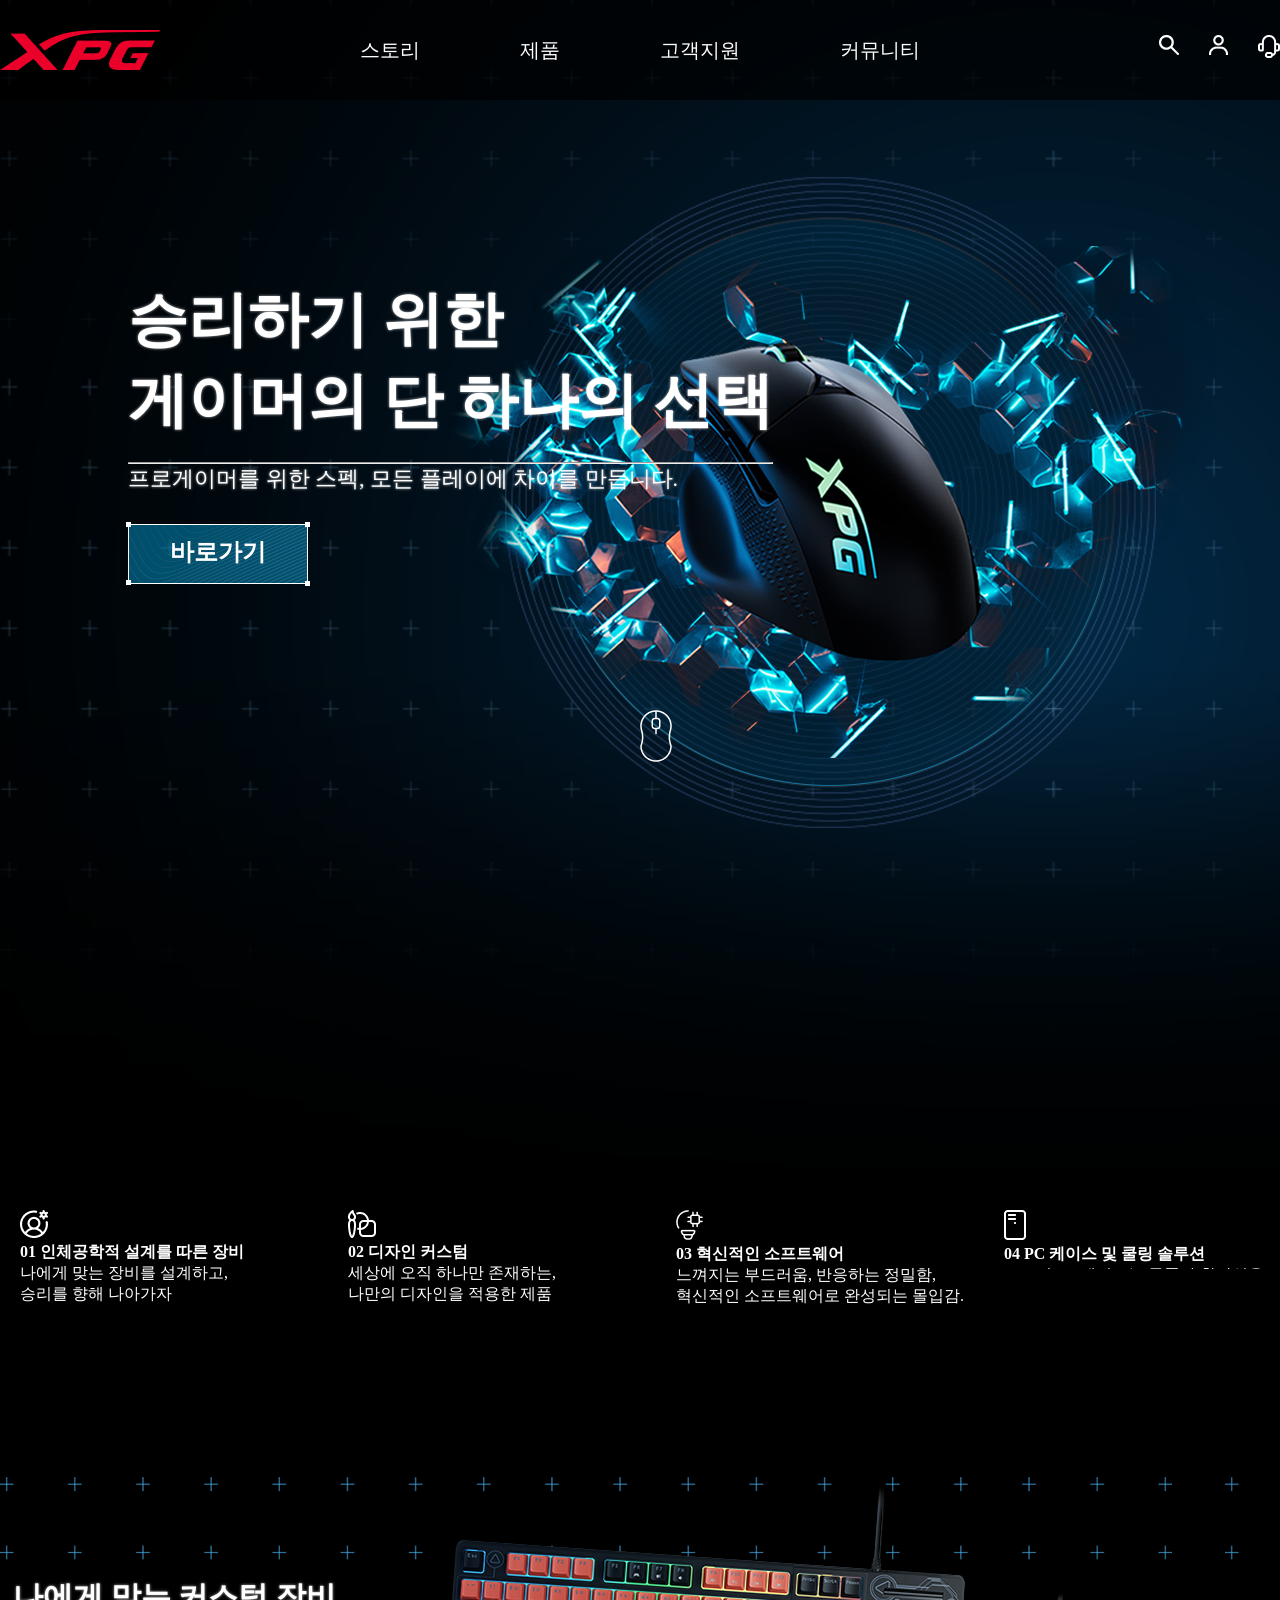
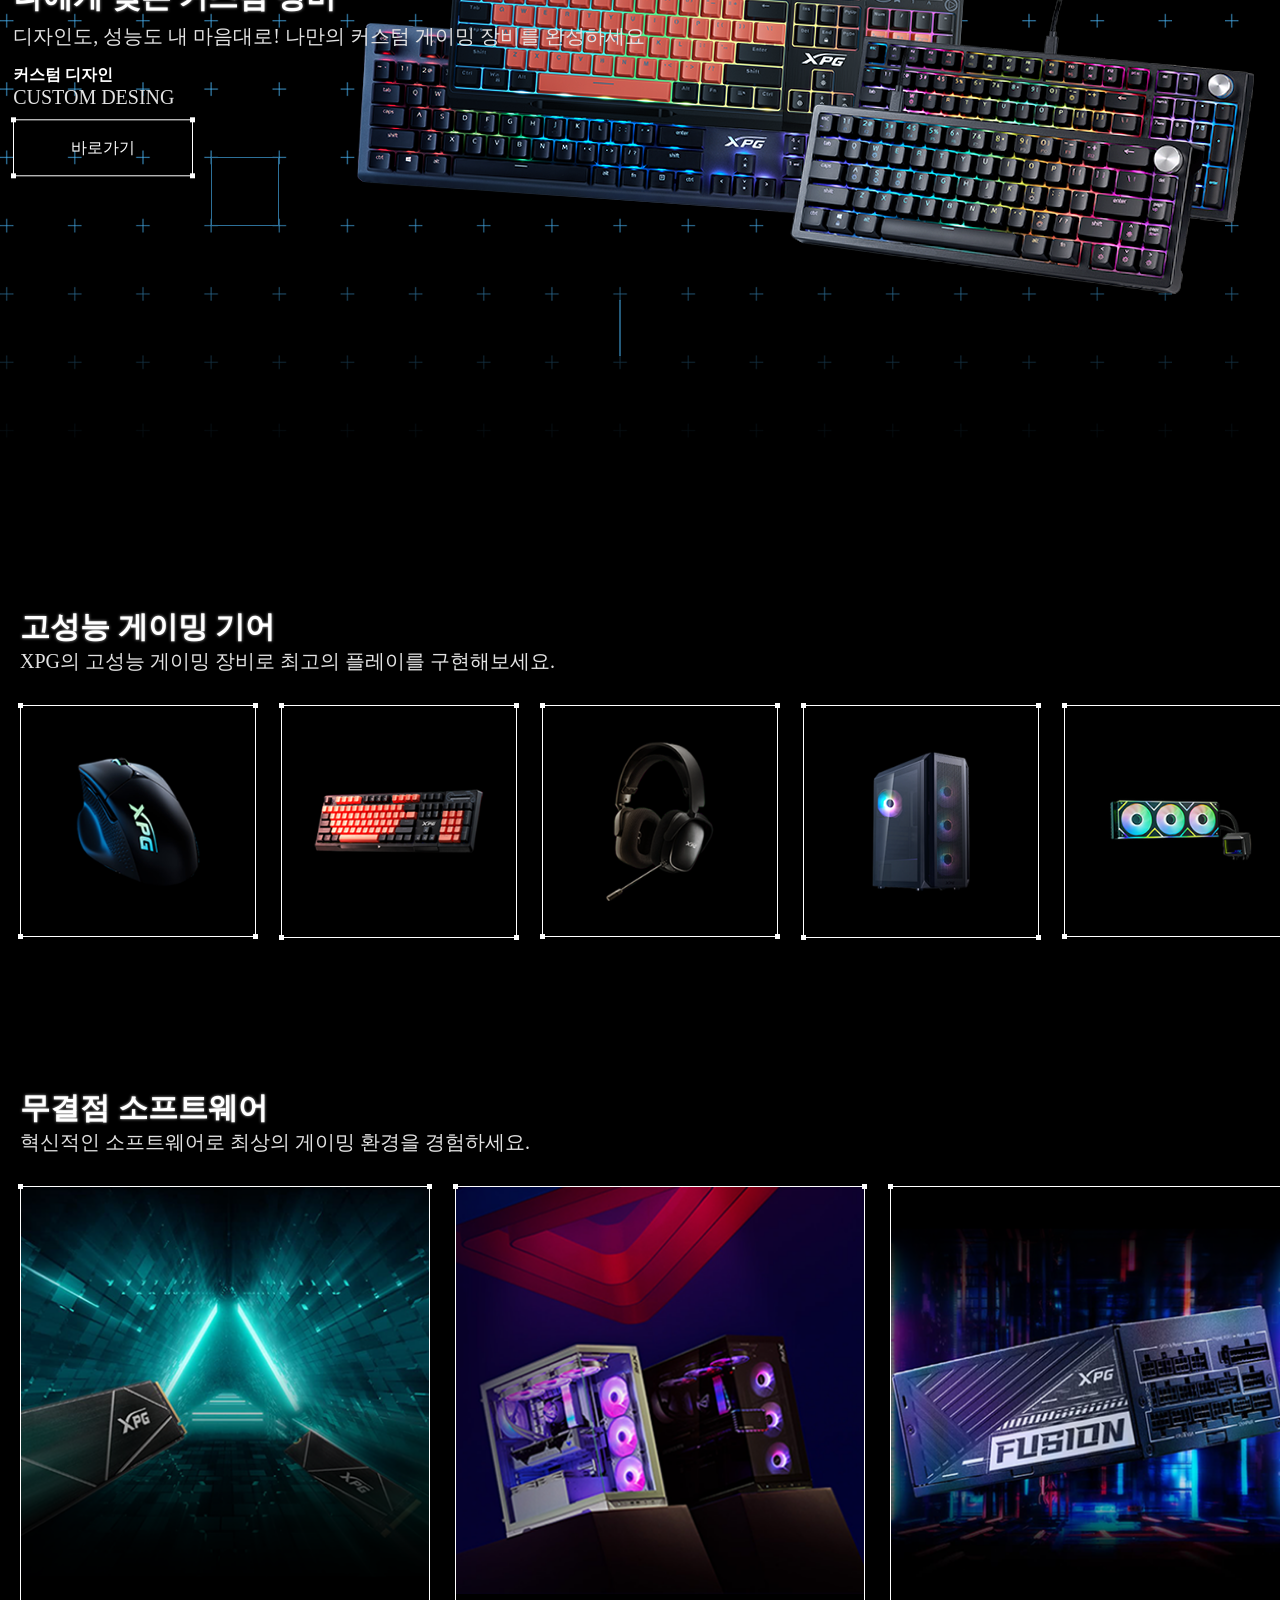
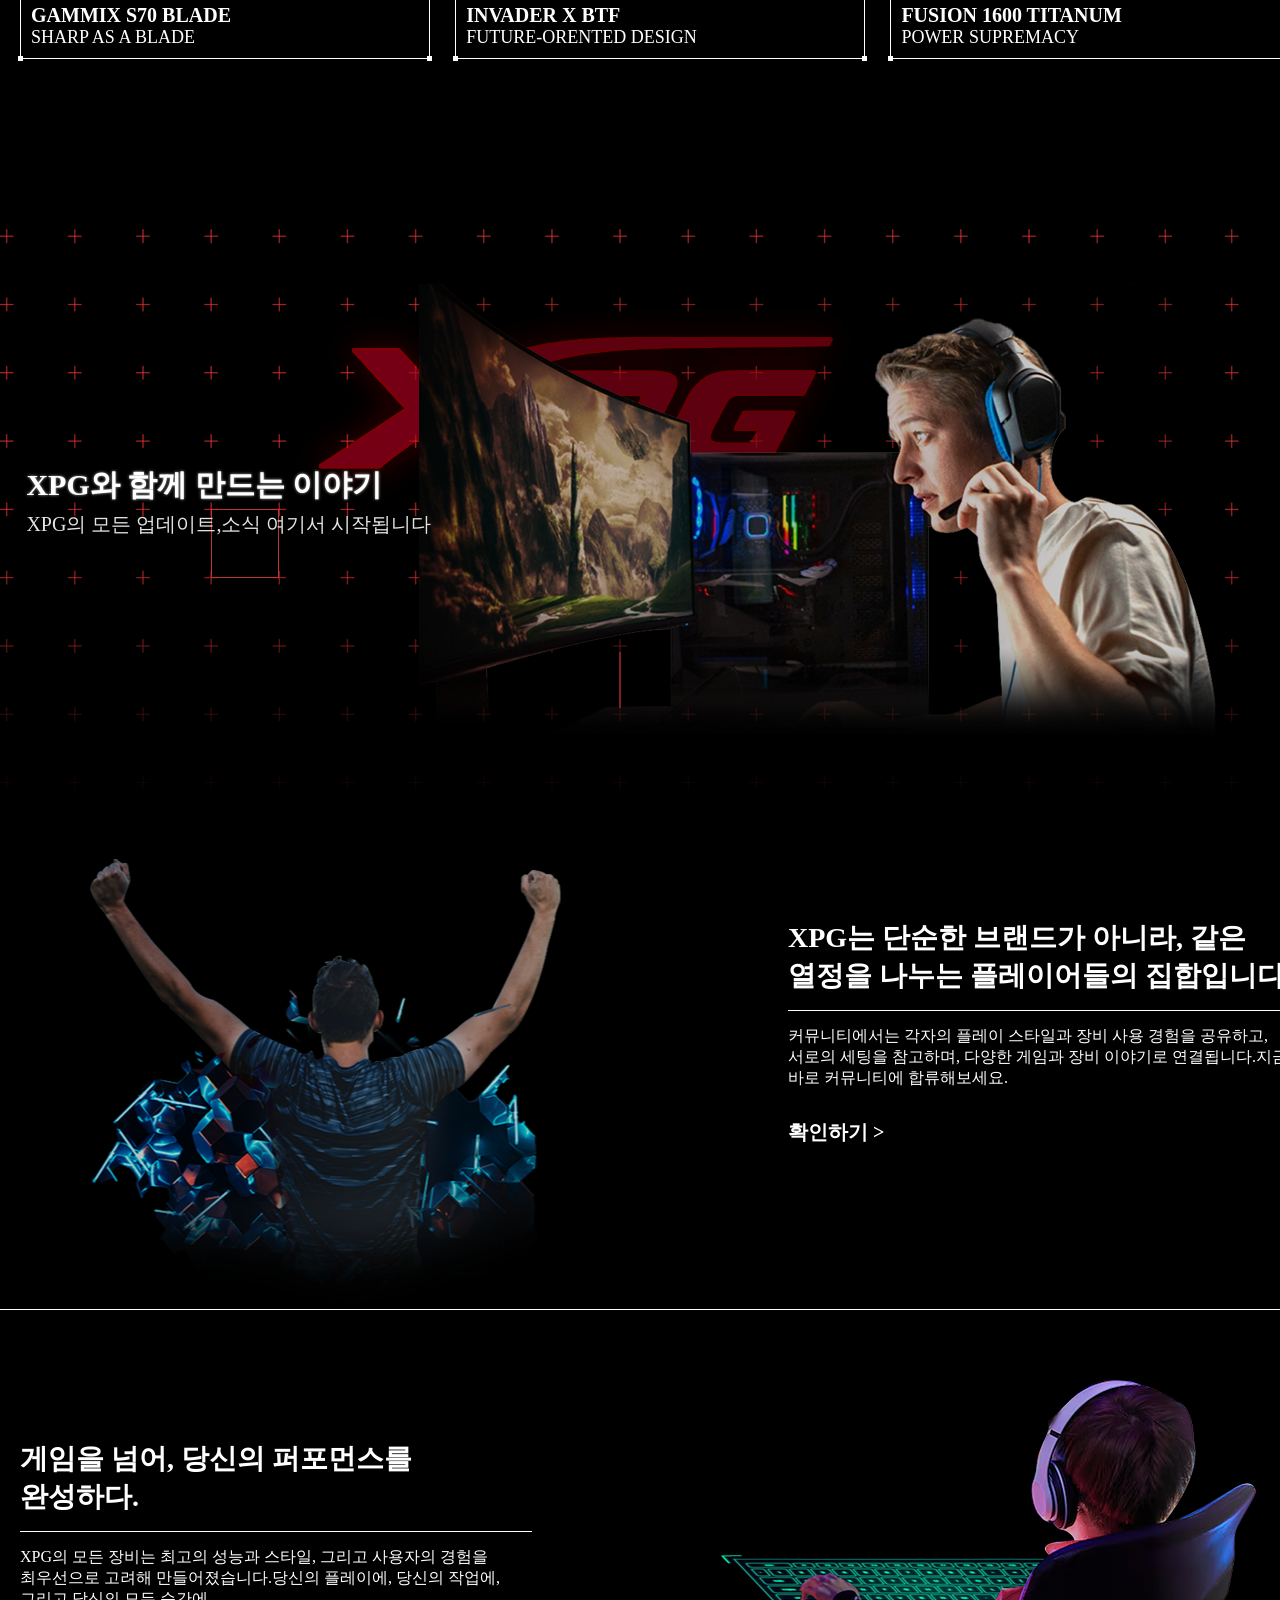
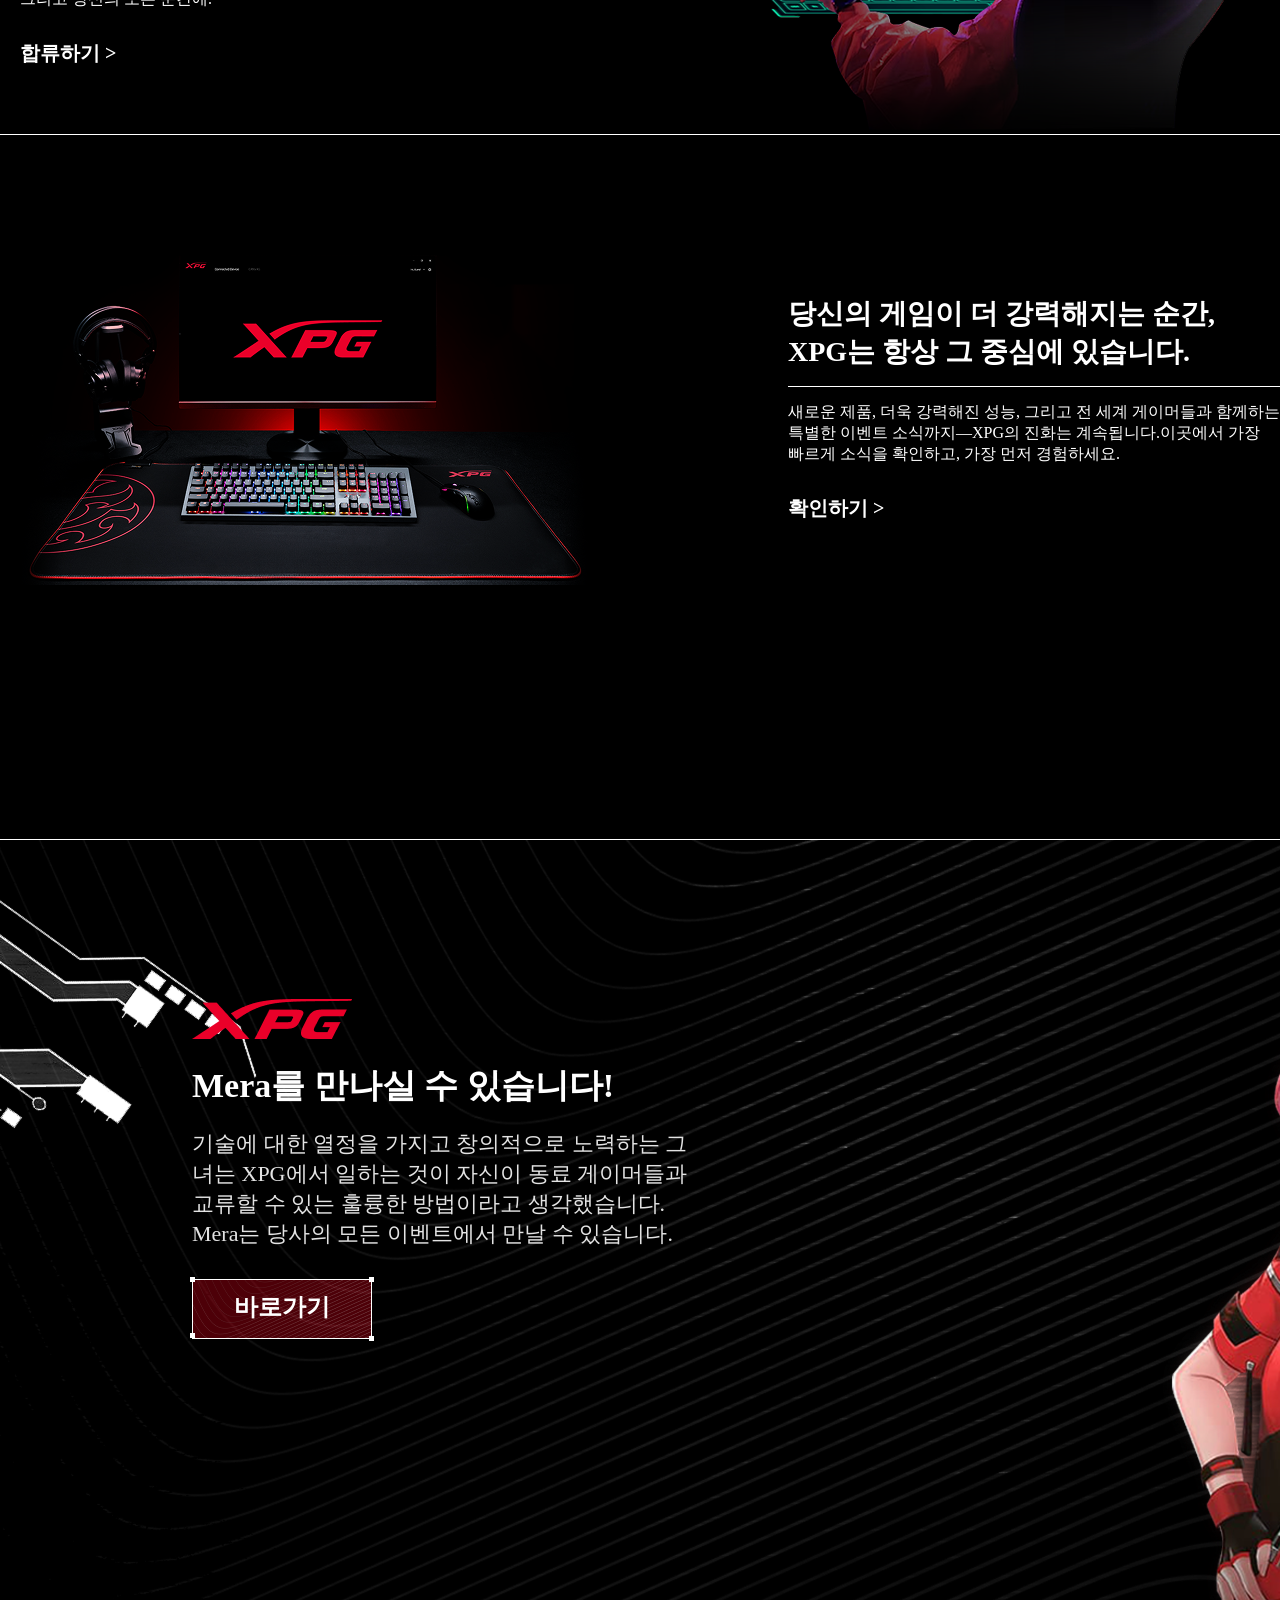
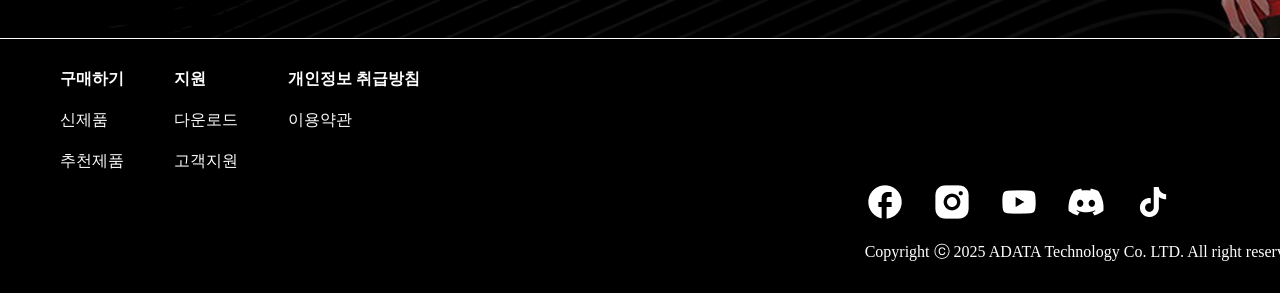
==== index.html @ cff586e7 "20250726 update 20250726 update" ====
<!DOCTYPE html>
<html lang="ko">

<head>
    <meta charset="UTF-8">
    <meta name="viewport" content="width=device-width, initial-scale=1.0">
    <title>XPG | 홈</title>

    <link rel="stylesheet" href="css/reset.css">
    <link rel="stylesheet" href="css/header.css">
    <link rel="stylesheet" href="css/index.css">

    <script src="js/jquery-1.12.4.min.js"></script>
    <script src="js/index.js"></script>
</head>




<body>
    <!-- 클래스 이름은 섹션에 맞는 앞 단어들을 붙여주기 / 구현할 것 까지 생각하기 -->


    <header>
        <!-- 헤더에 로고/아이콘 크기는 따로 맞추기 1620px -->


        <div class="share-inner clear">
            <div class="h-logo">
                <h1><a href="#"><img src="img/xpg-logo.png" alt="XPG"></a></h1>
            </div>

            <nav>
                <ul class="gnb clear">
                    <li>
                        <a href="#">스토리</a>

                        <ul class="lnb">
                            <li><a href="content/brand.html">연혁</a></li>
                        </ul>
                    </li>

                    <li>
                        <a href="#">제품</a>

                        <ul class="lnb">
                            <li><a href="content/mouse.html">마우스</a></li>
                            <li><a href="content/keyboard.html">키보드</a></li>
                            <li><a href="content/headset.html">헤드셋</a></li>
                            <li><a href="content/case.html">케이스</a></li>
                            <li><a href="#">SSD</a></li>
                        </ul>
                    </li>

                    <li>
                        <a href="#">고객지원</a>

                        <ul class="lnb">
                            <li><a href="#">문의하기</a></li>
                            <li><a href="#">고객센터</a></li>
                            <li><a href="#">소프트웨어</a></li>
                        </ul>
                    </li>

                    <li>
                        <a href="content/comunity.html">커뮤니티</a>
                    </li>
                </ul>
            </nav>

            <div class="h-icon">
                <a href=""><img src="img/search.png" alt="검색"></a>
                <a href=""><img src="img/user.png" alt="검색"></a>
                <a href=""><img src="img/support.png" alt="검색"></a>
            </div>
        </div>
    </header>


    <main>
        <!-- 메인 배너 자리 / 1620px 텍스트 기준 -->

        <div class="m-banner">
            <a href="#">승리하기 위한</a>

            <div id="mImgBox" class="m-imgbox">
                <img src="img/mainbanner-mouse.png" alt="마우스">
            </div>
        </div>

        <div class="m-inner">
            <div id="bannerTxt" class="banner-txt">
                <h1>
                    승리하기 위한<br>
                    게이머의 단 하나의 선택
                </h1>

                <hr>

                <p>프로게이머를 위한 스펙, 모든 플레이에 차이를 만듭니다.</p>

                <div class="btn-grp">
                    <div class="btn-box">

                        <!-- div.btn이나 하위 p태그나 같은 역할을 하게 될 텐데 p태그를 꼭 안 써도 되요  -->
                        <div class="btn">
                            <span><a href="#">바로가기</a></span>
                        </div>
                    </div>
                </div>
            </div>

            <div class="mouse-icon">
                <img src="img/mouseicon.png" alt="마우스 아이콘">
            </div>
        </div>
    </main>

    <section>
        <!-- 배너 밑 텍스트 / 스크롤을 내리면 아래에서 차례대로 스르륵 나오는 구현 -->
        <div class="t-content clear">
            <div class="inner clear">

                <ul>
                    <li class="t-box">
                        <img src="img/text_icon1.png" alt="인체공학적인 설계">

                        <div class="txt">
                            <h3>01 인체공학적 설계를 따른 장비</h3>
                            <p>
                                나에게 맞는 장비를 설계하고,<br>
                                승리를 향해 나아가자
                            </p>
                        </div>
                    </li>

                    <li class="t-box">
                        <img src="img/text_icon2.png" alt="디자인 커스텀">

                        <div class="txt">
                            <h3>02 디자인 커스텀</h3>
                            <p>
                                세상에 오직 하나만 존재하는,<br>
                                나만의 디자인을 적용한 제품
                            </p>
                        </div>
                    </li>

                    <li class="t-box">
                        <img src="img/text_icon3.png" alt="혁신적인 소프트웨어">

                        <div class="txt">
                            <h3>03 혁신적인 소프트웨어</h3>
                            <p>
                                느껴지는 부드러움, 반응하는 정밀함,<br>
                                혁신적인 소프트웨어로 완성되는 몰입감.
                            </p>
                        </div>
                    </li>

                    <li class="t-box">
                        <img src="img/text_icon4.png" alt="PC 케이스 및 쿨링 솔루션">

                        <div class="txt">
                            <h3>04 PC 케이스 및 쿨링 솔루션</h3>
                            <p>
                                XPG의 PC 케이스는 통풍과 확장성을<br>
                                고려한 디자인을 제공합니다.
                            </p>
                        </div>
                    </li>
                </ul>

            </div>
        </div>
    </section>

    <section>
        <!-- 커스텀 장비 / 스크롤 내렸을때 배경 먼저 나오면서 키보드 이미지 옆에서 나오는 구현 / 전체화면 기준 -->

        <!-- 전반적으로 중첩된 div 태그가 많아요
        덩어리 나누면서 각 div 태그가 왜 필요한지 생각해 보세요. -->

        <div class="c-content">
            <div class="c-banner">
                <p>커스텀 배너</p>
                <img src="img/custom-keyboard.png" alt="커스텀 키보드">

                <div class="c-inner clear">

                    <!-- html 구조 참고!!!! -->
                    <!-- <div class="c-title-v2">
                        <div class="c-title-box">
                            <h2>나에게 맞는 커스텀 장비</h2>
                            <p>
                                디자인도, 성능도 내 마음대로! 나만의 커스텀 게이밍 장비를 완성하세요
                            </p>
                        </div>
                        <div class="c-category">
                            <h3>커스텀 디자인</h3>
                            <p>CUSTOM DESING</p>
                        </div>
                        <div class="btn-grp">
                            <div class="btn-box">
                                <a href="#" class="btn">button</a>
                            </div>
                        </div>
                    </div> -->



                    <div class="c-title">
                        <div class="c-txtbox">
                            <h2>나에게 맞는 커스텀 장비</h2>
                            <p>
                                디자인도, 성능도 내 마음대로! 나만의 커스텀 게이밍 장비를 완성하세요
                            </p>
                        </div>

                        <div class="c-txtboxtitle">

                            <h3>커스텀 디자인</h3>
                            <p>CUSTOM DESING</p>

                        </div>

                        <!-- <div class="btn-grp2"> -->
                        <div class="btn-box2">
                            <div class="btn2">
                                <a href="#">바로가기</a>
                            </div>
                        </div>
                        <!-- </div> -->

                    </div>
                </div>
            </div>
    </section>

    <section>
        <!-- 게이밍 기어 자리 / 호버 했을때 닦이는 듯이 이미지 커지면서 확대 / 다같이 아래에서 스르륵 나오는 구현 -->

        <div class="g-content">
            <div class="inner">
                <div class="g-title">
                    <h2>고성능 게이밍 기어</h2>
                    <p>XPG의 고성능 게이밍 장비로 최고의 플레이를 구현해보세요.</p>
                </div>

                <div class="gear clear">
                    <div class="wrapper">
                        <div class="border-box">
                            <a href="content/mouse.html"><img src="img/mouse1.png" alt="마우스 이미지"></a>
                        </div>
                    </div>

                    <div class="wrapper">
                        <div class="border-box">
                            <a href="content/keyboard.html"><img src="img/keyboard.png" alt="키보드 이미지"></a>
                        </div>

                    </div>

                    <div class="wrapper">
                        <div class="border-box">
                            <a href="content/headset.html"><img src="img/headset.png" alt="헤드셋 이미지"></a>
                        </div>
                    </div>

                    <div class="wrapper">
                        <div class="border-box">
                            <a href="content/case.html"><img src="img/case.png" alt="케이스 이미지"></a>
                        </div>
                    </div>

                    <div class="wrapper">
                        <div class="border-box">
                            <a href="#"><img src="img/ssd.png" alt="ssd 이미지"></a>
                        </div>
                    </div>
                </div>
            </div>
        </div>
    </section>

    <section>
        <!-- 소프트웨어 자리 / 호버 했을때 닦이는 듯이 이미지 커지면서 확대 / 다같이 아래에서 스르륵 나오는 구현 -->

        <div class="s-content">
            <div class="inner clear">
                <div class="s-title">
                    <h2>무결점 소프트웨어</h2>
                    <p>혁신적인 소프트웨어로 최상의 게이밍 환경을 경험하세요.</p>
                </div>

                <div class="wrapper2">
                    <div class="border-box2">
                        <a href="#"><img src="img/soft1.png" alt=""></a>

                        <div class="img-txt">
                            <h3>GAMMIX S70 BLADE</h3>
                            <p>SHARP AS A BLADE</p>
                        </div>
                    </div>
                </div>

                <div class="wrapper2">
                    <div class="border-box2">
                        <a href="#"><img src="img/soft2.png" alt=""></a>

                        <div class="img-txt">
                            <h3>INVADER X BTF</h3>
                            <p>FUTURE-ORENTED DESIGN</p>
                        </div>
                    </div>
                </div>

                <div class="wrapper2">
                    <div class="border-box2">
                        <a href="#"><img src="img/soft3.png" alt=""></a>

                        <div class="img-txt">
                            <h3>FUSION 1600 TITANUM</h3>
                            <p>POWER SUPREMACY</p>
                        </div>
                    </div>
                </div>

            </div>
        </div>
    </section>

   <!--  <section class="n-container-sample">
        <div class="top">
            <div class="inbox"></div>
        </div>

        <div class="content-box">
            <div class="inbox"></div>
        </div>

        <div class="content-box">
            <div class="box1">
                <div class="inbox"></div>
            </div>

            <div class="box2">
                <div class="inbox"></div>
            </div>

            <div class="box3">
                <div class="inbox"></div>
            </div>
        </div>
    </section> -->

    <section class="n-container">
        <!-- 새소식 / 스크롤 내렸을때 배경 먼저 나오면서 남자 이미지 옆에서 나오는 구현 / 전체화면 기준  -->

        <!-- 소식 텍스트들 이너에 맞춤 / 사진은 여백을 줘서 맞춤 / 텍스트들은 방향에 맞게 옆에서 나오는 구현 -->

        <div class="n-banner">
            <img src="img/newbannerman.png" alt="새소식 남자">

            <div class="n-inner">
                <div class="n-titlebox">
                    <h2>XPG와 함께 만드는 이야기</h2>
                    <p>
                        XPG의 모든 업데이트,소식 여기서 시작됩니다
                    </p>
                </div>
            </div>

            <!-- <div class="n-inner">
                <img src="" alt="">

                <div class="n-titlebox"></div>
            </div> -->
        </div>


        <div class="n-content clear">

            <div class="n-content1">
                <!-- <div class="n-inner"> -->
                    <div class="n-txtbox clear">
                        <div class="n-desbox">
                            <h2>
                                XPG는 단순한 브랜드가 아니라,
                                같은 열정을 나누는 플레이어들의 집합입니다.
                            </h2>

                            <p>
                                커뮤니티에서는 각자의 플레이 스타일과 장비 사용 경험을 공유하고,
                                서로의 세팅을 참고하며, 다양한 게임과 장비 이야기로 연결됩니다.지금 바로 커뮤니티에 합류해보세요.
                            </p>

                            <a href="#">확인하기</a>
                        </div>

                        <div class="n-imgbox">
                            <img src="img/newman1-1.png" alt="남자">
                        </div>
                    </div>
                <!-- </div> -->
            </div>

            <div class="n-content2">
                <!-- <div class="n-inner"> -->
                    <div class="n-txtbox2 clear">
                        <div class="n-desbox2">
                            <h2>
                                게임을 넘어, 당신의 퍼포먼스를 완성하다.
                            </h2>

                            <p>
                                XPG의 모든 장비는 최고의 성능과 스타일,
                                그리고 사용자의 경험을 최우선으로 고려해 만들어졌습니다.당신의 플레이에, 당신의 작업에, 그리고 당신의 모든 순간에.
                            </p>

                            <a href="#">합류하기</a>
                        </div>

                        <div class="n-imgbox2">
                            <img src="img/newman2-1.png" alt="남자">
                        </div>
                    </div>
                <!-- </div> -->
            </div>

            <div class="n-content3">
                <!-- <div class="n-inner"> -->
                    <div class="n-txtbox3 clear">
                        <div class="n-desbox3">
                            <h2>
                                당신의 게임이 더 강력해지는 순간,
                                XPG는 항상 그 중심에 있습니다.
                            </h2>

                            <p>
                                새로운 제품, 더욱 강력해진 성능, 그리고 전 세계 게이머들과 함께하는
                                특별한 이벤트 소식까지—XPG의 진화는 계속됩니다.이곳에서 가장 빠르게 소식을 확인하고, 가장 먼저 경험하세요.
                            </p>

                            <a href="#">확인하기</a>
                        </div>

                        <div class="n-imgbox3">
                            <img src="img/newgear.png" alt="남자">
                        </div>
                    </div>
                <!-- </div> -->
            </div>
        </div>
    </section>

    <section>
        <!-- MERA 하단 배너 / 스크롤을 내릴때 스륵 나오는 구현 / 텍스트는 밑에서 위로 나오는 구현 -->
        <div class="b-container">
            <div class="b-banner">
                <p>하단배너</p>
            </div>

            <div class="b-txtbox">
                <img class="logo" src="img/xpg-logo.png" alt="로고">

                <h2>Mera를 만나실 수 있습니다!</h2>

                <p>
                    기술에 대한 열정을 가지고 창의적으로 노력하는 그녀는
                    XPG에서 일하는 것이 자신이 동료 게이머들과
                    교류할 수 있는 훌륭한 방법이라고 생각했습니다.
                    Mera는 당사의 모든 이벤트에서 만날 수 있습니다.
                </p>

                <div class="btn-grp3">
                    <div class="btn-box3">
                        <div class="btn3">
                            <p>
                                <a href="#">바로가기</a>
                            </p>
                        </div>
                    </div>
                </div>
            </div>
        </div>
    </section>

    <footer>
        <div class="f-container clear">
            <div class="inner">
                <nav class="f-txtbox clear">
                    <ul class="f-txt">
                        <li>
                            <h2>구매하기</h2>
                        </li>
                        <li><a href="#">신제품</a></li>
                        <li><a href="#">추천제품</a></li>
                    </ul>

                    <ul class="f-txt">
                        <li>
                            <h2>지원</h2>
                        </li>
                        <li><a href="#">다운로드</a></li>
                        <li><a href="#">고객지원</a></li>
                    </ul>

                    <ul class="f-txt">
                        <li>
                            <h2>개인정보 취급방침</h2>
                        </li>
                        <li><a href="#">이용약관</a></li>
                    </ul>
                </nav>

                <nav class="f-iconbox">
                    <ul class="f-icon clear">
                        <li><a href="#"><img src="img/facebook.png" alt="페이스북"></a></li>
                        <li><a href="#"><img src="img/insta.png" alt="인스타"></a></li>
                        <li><a href="#"><img src="img/youtube.png" alt="유튜브"></a></li>
                        <li><a href="#"><img src="img/discord.png" alt="디스코드"></a></li>
                        <li><a href="#"><img src="img/tictok.png" alt="틱톡"></a></li>
                    </ul>

                    <p>
                        Copyright ⓒ 2025 ADATA Technology Co. LTD. All right reserved
                    </p>
                </nav>

            </div>
        </div>
    </footer>
</body>

</html>
---- css/header.css ----
@charset "utf-8";

/* header.css */

/*------------------- header --------------- */
header {
    width: 100%;
    height: 100px;

    position: fixed;
    z-index: 9999;
    top: 0;
    left: 0;

    background-color: rgba(0, 0, 0, 0.7);
    /* outline: 2px solid red; */
}

.share-inner {
    width: 100%;
    max-width: 1620px;
    margin: 0 auto;
    /* outline: 2px solid blue; */

    position: relative;
}

header .h-logo {}

.h-logo>h1 {}

.h-logo>h1>a {}

.h-logo>h1>a>img {
    float: left;
    /* outline: 2px solid white; */
    display: block;

    padding: 30px 0;
}

header nav {
    position: absolute;

    left: 50%;
    top: 0;

    transform: translateX(-50%);
}

header nav .gnb {}

header nav .gnb>li {
    float: left;
    position: relative;
    /* lnb 기준 */

    /* background-color: blueviolet; */
}

header nav .gnb>li~li {
    margin-left: 80px;
}

header nav .gnb>li>a {
    font-size: 20px;
    line-height: 100px;
    color: white;
    font-weight: 400;
    padding: 0 10px;
}

.gnb li .lnb {
    width: 100px;
    background-color: rgba(0, 0, 0, 0.7);
    border: 1px solid white;
    overflow: hidden;

    position: absolute;

    transform: translateY(-16px);

    display: none;
}

.gnb li .lnb li {
    padding: 10px 0;
}

.gnb li .lnb li a {
    padding: 16px 12px;
}

header .h-icon {
    float: right;
    padding-top: 34.5px;
}

header .h-icon a {}

header .h-icon a img {
    float: left;
    margin-left: 30px;
}
---- css/index.css ----
@charset "utf-8";
/* new xpg index */



/* 보이는 화면 기준 한 페이지를 잡아야할 때! */
/* html, body {
    width: 100%;
    height: 100%;
    overflow: hidden;

    outline: 2px solid red;
} */






/* --------------- main --------------------- */
main {
    padding-top: 100px;

    width: 100%;
    height: 1080px;

    background-image: url(../img/main-bg.png);
    background-repeat: no-repeat;
    background-size: cover;

    position: relative;

    margin-bottom: 30px;
}


.m-inner {
    width: 100%;
    height: 100%;
    max-width: 1620px;
    margin: 0 auto;
    /* outline: 2px solid blue; */
    position: relative;
}

main .m-banner a {
    font-size: 0;
}

main .m-banner img {
    position: absolute;

    right: 5%;
    top: 15%;
}



/* 스르륵 나오기 위한 구현 초기설정 */
.m-imgbox img,
.banner-txt {
    opacity: 0;
    transform: translateY(30px);
    transition: all 0.8s ease;
}

.m-imgbox.active img,
.banner-txt.active {
    opacity: 1;
    transform: translateY(0);
}

main .banner-txt {
    position: absolute;
    top: 15%;
    left: 10%;
    transform: translateY(-40%);
}

main .banner-txt h1 {
    font-size: 60px;
    text-shadow: 0px 0px 3px rgba(255, 255, 255, 0.7);
}

main .banner-txt h1::after {
    content: "";
    width: 1px;
    display: block;
    margin: 20px;
}

main .banner-txt p {
    font-size: 22px;
    text-shadow: 0px 0px 3px rgba(255, 255, 255, 0.7);
}

main .mouse-icon {
    position: absolute;

    left: 50%;
    bottom: 40%;
}

main .mouse-icon img {
    position: relative;
    animation-name: move;
    animation-duration: 4s;
    animation-iteration-count: infinite;
    /* 무한반복 */
    animation-direction: alternate;
}

@keyframes move {
    0% {
        left: 0;
        top: 0;
    }

    25% {
        top: 0;
    }

    50% {
        top: 50px;
    }

    75% {
        top: 50px;
    }

    100% {
        left: 0;
        top: 0;
    }
}

/* 개발자 도구로 줄일때 오른쪽 여백 생기는거 물어보기 */

/*------------------- button --------------- */
.btn-grp {
    width: 180px;
    height: 60px;
    line-height: 55px;

    position: relative;
    left: 0;
    top: 30px;

    cursor: pointer;
}

.btn-grp p:hover {}

.btn-box {
    border: 1px solid white;
    width: 100%;
    height: 100%;
    box-sizing: border-box;
}

/* 테두리 모서리 박스 */
.btn-box::before {
    content: "";
    width: 5px;
    height: 5px;
    background-color: white;
    display: block;

    position: absolute;
    left: -3px;
    top: -3px;
}

.btn-box::after {
    content: "";
    width: 5px;
    height: 5px;
    background-color: white;
    display: block;

    position: absolute;
    right: -3px;
    bottom: -3px;
}

.btn-box .btn::before {
    content: "";
    width: 5px;
    height: 5px;
    background-color: white;
    display: block;

    position: absolute;
    right: -3px;
    top: -3px;
}

.btn-box .btn::after {
    content: "";
    width: 5px;
    height: 5px;
    background-color: white;
    display: block;

    position: absolute;
    left: -3px;
    bottom: -3px;
}

.btn-grp .btn-box {
    background-image: url(../img/buttonimg.png);
    background-color: rgba(0, 187, 255, 0.4);
}

.btn-grp .btn-box .btn {
    text-align: center;
}

.btn-grp .btn-box .btn a {
    font-size: 24px;
    font-weight: 600;
}

.btn-box::before,
.btn-box::after,
.btn-box .btn::before,
.btn-box .btn::after {
    z-index: 1;
}

.btn-box,
.btn-box .btn,
.btn-box .btn a {
    position: relative;
    z-index: 2;
}


.btn-box:hover {
    transform: scaleX(1.05) scaleY(1.05);
    transition: all 0.3s ease-in;
    background-color: rgba(0, 187, 255, 0.6);
}









/* ------------------------- 텍스트 ------------------------------ */
.t-content {
    /* outline: 2px solid red; */
    margin-bottom: 150px;
}

.t-content .t-box {
    float: left;
    width: calc(25% - 25px);
    display: none;

    margin-left: 33px;
    /* outline: 2px solid red; */
}


.t-content .t-box:first-child {
    margin-left: 0;
}

.t-content .t-box img {}

.t-content .t-box .txt {}

/* ------------- custom ---------------- */

.c-content {
    /* outline: 2px solid blue; */
    margin-bottom: 150px;
}

.c-banner {
    width: 100%;
    height: 600px;
    background-image: url(../img/custom.png);
    background-repeat: no-repeat;
    background-size: cover;

    position: relative;
    overflow: hidden;
}

.c-banner>p {
    font-size: 0;
}


/* 자바스크립트 이미지  */

.c-banner img {
    position: absolute;
    right: 2%;
    top: 5%;
    transform: translateX(300px);
    opacity: 0;
    transition: transform 0.6s ease-in, opacity 0.6s ease-in;
}

.c-banner img.active {
    transform: translateX(0);
    opacity: 1;
}

.c-inner {
    width: 100%;
    max-width: 1280px;
    height: 100%;
    margin: 0 auto;
    padding: 0 20px;

    /* outline: 2px solid lime; */
    position: relative;
}

.c-title {
    position: absolute;

    left: -70%;
    top: 30%;

    transition: all 0.6s ease-in;
    opacity: 0;
    transform: translateY(-30%);
}

/* 자바스크립트 텍스트 */
.c-title .c-txtbox {

}

.c-title .c-txtbox h2 {
    font-size: 30px;
    font-weight: 600;
    text-shadow: 0px 0px 3px rgba(255, 255, 255, 0.7);
    padding-bottom: 5px;
}

.c-title .c-txtbox p {
    font-size: 20px;
    font-weight: 300;
    color: #e3e3e3;
    padding-bottom: 15px;
}

.c-title .c-txtboxtitle {}
.c-title .c-txtboxtitle h3 {}
.c-title .c-txtboxtitle p {
    font-size: 20px;
    font-weight: 300;
    color: #e3e3e3;
    padding-bottom: 10px;
}


/*------------------- button2 --------------- */
.btn-grp2 {
    
    

    position: relative;
    left: 0;
    top: 30px;
}

.btn-grp2 p:hover {}

.btn-box2 {
    border: 1px solid white;
    
    width: 180px;
    line-height: 55px;
    box-sizing: border-box;
    text-align: center;
}

/* 테두리 모서리 박스 */
.btn-box2::before {
    content: "";
    width: 5px;
    height: 5px;
    background-color: white;
    display: block;

    position: absolute;
    left: -3px;
    top: -3px;
}

.btn-box2::after {
    content: "";
    width: 5px;
    height: 5px;
    background-color: white;
    display: block;

    position: absolute;
    right: -3px;
    bottom: -3px;
}

.btn-box2 .btn2::before {
    content: "";
    width: 5px;
    height: 5px;
    background-color: white;
    display: block;

    position: absolute;
    right: -3px;
    top: -3px;
}

.btn-box2 .btn2::after {
    content: "";
    width: 5px;
    height: 5px;
    background-color: white;
    display: block;

    position: absolute;
    left: -3px;
    bottom: -3px;
}

.btn-grp2 .btn-box2 {
    background-image: url(../img/buttonimg.png);
    background-color: rgba(60, 9, 67, 0.4);
}

.btn-grp2 .btn-box2 .btn2 {
    text-align: center;
}

.btn-grp2 .btn-box2 .btn2 a {
    font-size: 24px;
    font-weight: 600;
}

.btn-box2::before,
.btn-box2::after,
.btn-box2 .btn2::before,
.btn-box2 .btn2::after {
    z-index: 1;
}

.btn-box2,
.btn-box2 .btn2,
.btn-box2 .btn2 a {
    position: relative;
    z-index: 2;
}


.btn-box2:hover {
    transform: scaleX(1.05) scaleY(1.05);
    transition: all 0.3s ease-in;
    background-color: rgba(60, 9, 67, 1);
}

/* ------------------------- g-content -------------------------------- */
.g-content {
    margin-bottom: 150px;
}

.g-content .g-title {}

.g-content .g-title h2 {
    font-size: 30px;
    font-weight: 600;
    text-shadow: 0px 0px 3px rgba(255, 255, 255, 0.7);
}

.g-content .g-title p {
    font-size: 20px;
    font-weight: 300;
    color: #e3e3e3;
    margin-bottom: 30px;
}


/*------------------------- 테두리/gear ---------------------------*/
.gear {}

.gear .wrapper {
    width: calc(20% - 20px);


    float: left;
    position: relative;

    margin-left: 25px;
    /* 가상요소의 기준!!!!! */

    /* outline: 1px solid lime; */
}

.gear .wrapper:first-child {
    margin-left: 0;
}

.border-box {
    border: 1px solid white;
    padding: 20px;
    /* margin: 5px; */

    width: 100%;
    box-sizing: border-box;

    position: relative;
    /* 가상요소의 기준!! */
}

.border-box img {
    display: block;
    width: 100%;
    height: auto;
    transition: transform 0.4s ease, opacity 0.4s ease;
}

.border-box:hover img {
    transform: scale(1.1) translateY(-5px);
}

/* 테두리 모서리 사각형 */
/* 왼쪽 상단 */
.gear .wrapper::before {
    content: "";
    display: block;
    width: 5px;
    height: 5px;
    background-color: white;

    position: absolute;
    left: -2px;
    top: -2px;
}

/* 오른쪽 하단 */
.gear .wrapper::after {
    content: "";
    display: block;
    width: 5px;
    height: 5px;
    background-color: white;

    position: absolute;
    right: -2px;
    bottom: -2px;
}

/* 오른쪽 상단 */
.gear .wrapper .border-box::before {
    content: "";
    display: block;
    width: 5px;
    height: 5px;
    background-color: white;

    position: absolute;
    right: -3px;
    top: -3px;
}

/* 왼쪽 하단 */
.gear .wrapper .border-box::after {
    content: "";
    display: block;
    width: 5px;
    height: 5px;
    background-color: white;

    position: absolute;
    left: -3px;
    bottom: -3px;
}



/*-------------------------- softwear --------------------------*/
.s-content {
    margin-bottom: 150px;
}

.s-content .s-title {}

.s-content .s-title h2 {
    font-size: 30px;
    font-weight: 600;
    text-shadow: 0px 0px 3px rgba(255, 255, 255, 0.7);
}

.s-content .s-title p {
    font-size: 20px;
    font-weight: 300;
    color: #e3e3e3;
    margin-bottom: 30px;
}


/*-------------------------- softwear 테두리 --------------------------*/

.s-content .wrapper2 {
    /* width: calc(33.33% - 13.33px); */
    width: 32%;

    float: left;
    position: relative;

    /* box-sizing: border-box; */
    /* 가상요소의 기준!!!!! */

    /* outline: 1px solid lime; */
}

.s-content .wrapper2~.wrapper2 {
    /* margin-left: 20px; */
    margin-left: 2%;
}

.border-box2 {
    border: 1px solid white;
    /* margin: 5px; */

    width: 100%;
    box-sizing: border-box;

    position: relative;

    /* 가상요소의 기준!! */
}

/* 테두리 모서리 사각형 */
/* 왼쪽 상단 */
.s-content .wrapper2::before {
    content: "";
    display: block;
    width: 5px;
    height: 5px;
    background-color: white;
    z-index: 999;

    position: absolute;
    left: -2px;
    top: -2px;
}

/* 오른쪽 하단 */
.s-content .wrapper2::after {
    content: "";
    display: block;
    width: 5px;
    height: 5px;
    background-color: white;

    position: absolute;
    right: -2px;
    bottom: -2px;
}

/* 오른쪽 상단 */
.s-content .wrapper2 .border-box2::before {
    content: "";
    display: block;
    width: 5px;
    height: 5px;
    background-color: white;

    position: absolute;
    right: -3px;
    top: -3px;
}

/* 왼쪽 하단 */
.s-content .wrapper2 .border-box2::after {
    content: "";
    display: block;
    width: 5px;
    height: 5px;
    background-color: white;

    position: absolute;
    left: -3px;
    bottom: -3px;
}

.border-box2 a {
    display: block;
    overflow: hidden;
}
.border-box2 a img {
    width: 100%;
    display: block;

    transition: all 0.6s;
}
.border-box2:hover img {
    transform: scale(1.2);
}
.border-box2 .img-txt {
    padding: 10px;
   /*  display: none; */
}
.border-box2 .img-txt h3 {
    font-size: 20px;
}
.border-box2 .img-txt p {
    font-size: 18px;
}

/* .wrapper2:hover .img-txt {
    display: block;
} */

/* --------------- new ------------------- */

/* 자바스크립트 적용 . active */
.n-container {
    /* outline: 2px solid red; */
}

.n-container .n-banner {
    width: 100%;
    height: 600px;
    background-image: url(../img/new\ banner.png);
    background-repeat: no-repeat;
    background-size: cover;

    position: relative;
}


.n-banner img {
    display: block;
    position: absolute;
    right: 5%;
    top: 50%;
    transform: translateY(-50%);
    opacity: 0;
    transition: all 0.6s ease-in;
}

.n-banner img.active {
    transform: translateY(-50%);
    opacity: 1;
}

.n-banner .n-inner {
    width: 100%;
    max-width: 1280px;
    height: 100%;
    margin: 0 auto;
    padding: 0 20px;
    /* outline: 2px solid plum; */

    position: relative;
}

.n-banner .n-inner .n-titlebox {
    position: absolute;

    left: -60%;
    top: 50%;

    transition: all 0.6s ease-in;
    opacity: 0;

    transform: translateY(-30%);
}

.n-banner .n-inner .n-titlebox h2 {
    font-size: 30px;
    font-weight: 600;
    text-shadow: 0px 0px 3px rgba(255, 255, 255, 0.7);
    padding-bottom: 5px;
}

.n-banner .n-inner .n-titlebox p {
    font-size: 20px;
    font-weight: 300;
    color: #e3e3e3;
    padding-bottom: 15px;
}



/* -------------new banner -------------------- */

.n-content {
    /* outline: 2px solid blue; */
    margin-bottom: 150px;
}
.n-content > div > div{ /* n-txtbox, n-txtbox2, n-txtbox3 */
    width: 100%;
    max-width: 1280px;
    margin: 0 auto;
    padding: 0 20px;
    /* outline: 2px solid lime; */
}

.n-content > div > div h2 {
    font-size: 28px;
}

/* ------------------------------------------newcontent1 */

/* 자바스크립트 적용 . active */
.n-content1 {
    padding-top: 50px;
    border-bottom: 1px solid white;

    opacity: 0;
    transform: translateY(100%);
    transition: all 0.7s ease-out;
}

.n-content1.active {
    opacity: 1;
    transform: translateY(0);
}

.n-txtbox {
    width: 100%;
}

.n-desbox {
    padding-top: 60px;
    width: 40%;
    word-break: keep-all;
    float: right;
}

.n-desbox h2::after {
    content: "";
    display: block;
    width: 100%;
    background-color: white;
    height: 1px;

    margin: 15px 0;
}

.n-txtbox .n-desbox p {
    margin-bottom: 30px;
}

.n-txtbox .n-desbox a {
    font-size: 20px;
    font-weight: 600;
}

.n-txtbox .n-desbox a::after {
    content: ">";
    display: inline-block;
    color: white;
    width: 3px;
    height: 3px;

    margin-left: 5px;
}

.n-imgbox {
    width: 60%;
}

.n-imgbox img {
    float: left;

    transform: translateX(15%);
}

/* ------------------------------------------newcontent2 */


/* 자바스크립트 적용 . active */
.n-content2 {
    padding-top: 70px;
    border-bottom: 1px solid white;

    opacity: 0;
    transform: translateY(100%);
    transition: all 0.7s ease-out;
}

.n-content2.active {
    opacity: 1;
    transform: translateY(0);
}

.n-txtbox2 {
    width: 100%;
}

.n-desbox2 {
    padding-top: 60px;
    width: 40%;
    word-break: keep-all;
    float: left;
}

.n-desbox2 h2::after {
    content: "";
    display: block;
    width: 100%;
    background-color: white;
    height: 1px;

    margin: 15px 0;
}

.n-txtbox2 .n-desbox2 p {
    margin-bottom: 30px;
}

.n-txtbox2 .n-desbox2 a {
    font-size: 20px;
    font-weight: 600;
}

.n-txtbox2 .n-desbox2 a::after {
    content: ">";
    display: inline-block;
    color: white;
    width: 3px;
    height: 3px;

    margin-left: 5px;
}

.n-imgbox2 {
    width: 60%;
    float: right;
}

.n-imgbox2 img {
    transform: translateX(35%);
}

/* ------------------------------------------newcontent3 */

.n-content3 {
    padding-top: 100px;
    margin-bottom: 100px;

    opacity: 0;
    transform: translateY(100%);
    transition: all 0.7s ease-out;
}

.n-content3.active {
    opacity: 1;
    transform: translateY(0);
}

.n-txtbox3 {
    width: 100%;
}

.n-desbox3 {
    margin-top: 60px;
    width: 40%;
    word-break: keep-all;
    float: right;
}

.n-desbox3 h2::after {
    content: "";
    display: block;
    width: 100%;
    background-color: white;
    height: 1px;

    margin: 15px 0;

}

.n-txtbox3 .n-desbox3 p {
    margin-bottom: 30px;
}

.n-txtbox3 .n-desbox3 a {
    font-size: 20px;
    font-weight: 600;
}

.n-txtbox3 .n-desbox3 a::after {
    content: ">";
    display: inline-block;
    color: white;
    width: 3px;
    height: 3px;

    margin-left: 5px;
}


.n-imgbox3 {
    width: 60%;
    float: left;
}

/* ----------------------------b-container */
.b-container {
    position: relative;
    /* outline: 2px solid blue; */
    width: 100%;
}

.b-container .b-banner {
    width: 100%;
    height: 800px;
    background-image: url(../img/bottombanner.png);
    background-repeat: no-repeat;
    background-size: cover;

    position: relative;
}

.b-container .b-banner p {
    font-size: 0;
}


.b-container .b-txtbox {
    width: 40%;
    /* outline: 2px solid red; */


    position: absolute;

    left: 15%;
    top: 20%;
}

.b-container .b-txtbox .logo {
    margin-bottom: 20px;
}

.b-container .b-txtbox h2 {
    font-size: 34px;
    font-weight: 600;
    margin-bottom: 20px;
}

.b-container .b-txtbox p {
    font-size: 22px;
    font-weight: 300;
    color: #e3e3e3;
}

/* ---------------------------------------- b-btn */

.btn-grp3 {
    width: 180px;
    height: 60px;
    line-height: 55px;

    position: relative;
    left: 0;
    top: 30px;

    cursor: pointer;
}

.btn-grp3 p:hover {}

.btn-box3 {
    border: 1px solid white;
    width: 100%;
    height: 100%;
    box-sizing: border-box;
}

/* 테두리 모서리 박스 */
.btn-box3::before {
    content: "";
    width: 5px;
    height: 5px;
    background-color: white;
    display: block;

    position: absolute;
    left: -3px;
    top: -3px;
}

.btn-box3::after {
    content: "";
    width: 5px;
    height: 5px;
    background-color: white;
    display: block;

    position: absolute;
    right: -3px;
    bottom: -3px;
}

.btn-box3 .btn3::before {
    content: "";
    width: 5px;
    height: 5px;
    background-color: white;
    display: block;

    position: absolute;
    right: -3px;
    top: -3px;
}

.btn-box3 .btn3::after {
    content: "";
    width: 5px;
    height: 5px;
    background-color: white;
    display: block;

    position: absolute;
    left: -3px;
    bottom: -3px;
}

.btn-grp3 .btn-box3 {
    background-image: url(../img/buttonimg.png);
    background-color: rgba(255, 0, 28, 0.3);
}

.btn-grp3 .btn-box3 .btn3 {
    text-align: center;
}

.btn-grp3 .btn-box3 .btn3 p {}

.btn-grp3 .btn-box3 .btn3 p a {
    font-size: 24px;
    font-weight: 600;
}

.btn-box3::before,
.btn-box3::after,
.btn-box3 .btn3::before,
.btn-box3 .btn3::after {
    z-index: 1;
}

.btn-box3,
.btn-box3 .btn3,
.btn-box3 .btn3 a {
    position: relative;
    z-index: 2;
}


.btn-box3:hover {
    transform: scaleX(1.05) scaleY(1.05);
    transition: all 0.3s ease-in;
    background-color: rgba(255, 0, 28, 0.5);
}

/* ------------------------- footer */
.f-container {}

.f-container .f-txtbox {
    margin-top: 20px;
}

.f-container .f-txtbox .f-txt {
    /* outline: 2px solid red; */
    float: left;
}

.f-container .f-txtbox .f-txt li {
    margin-left: 30px;
    padding: 10px;
}

.f-container .f-txtbox .f-txt li h2 {}

.f-container .f-iconbox {
    float: right;
    margin-bottom: 30px;
}

.f-container .f-iconbox p {}

.f-container .f-iconbox .f-icon {
    /* outline: 2px solid white; */
    margin-bottom: 20px;
}

.f-container .f-iconbox .f-icon li {
    float: left;
    width: calc(20% - 20px);
}

.f-container .f-iconbox .f-icon li a {}

.f-container .f-iconbox .f-icon li a img {
    display: block;
}
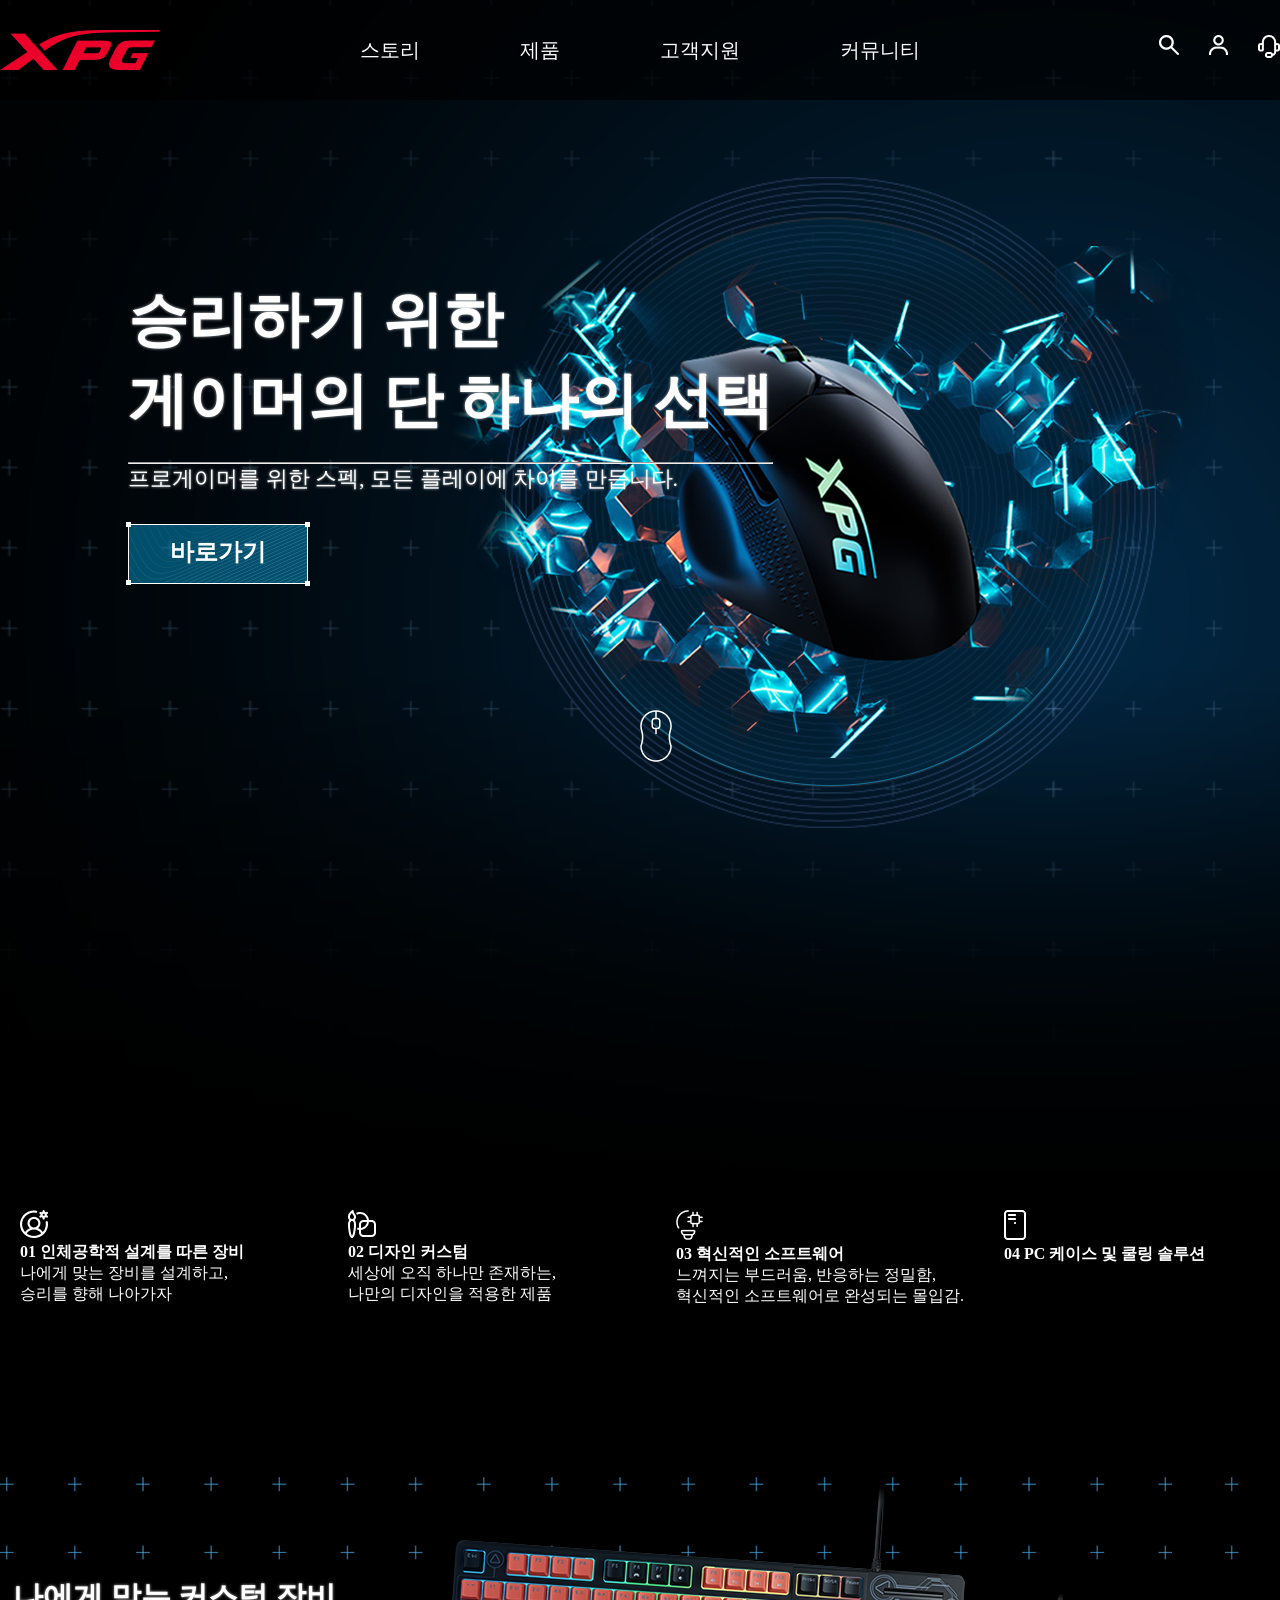
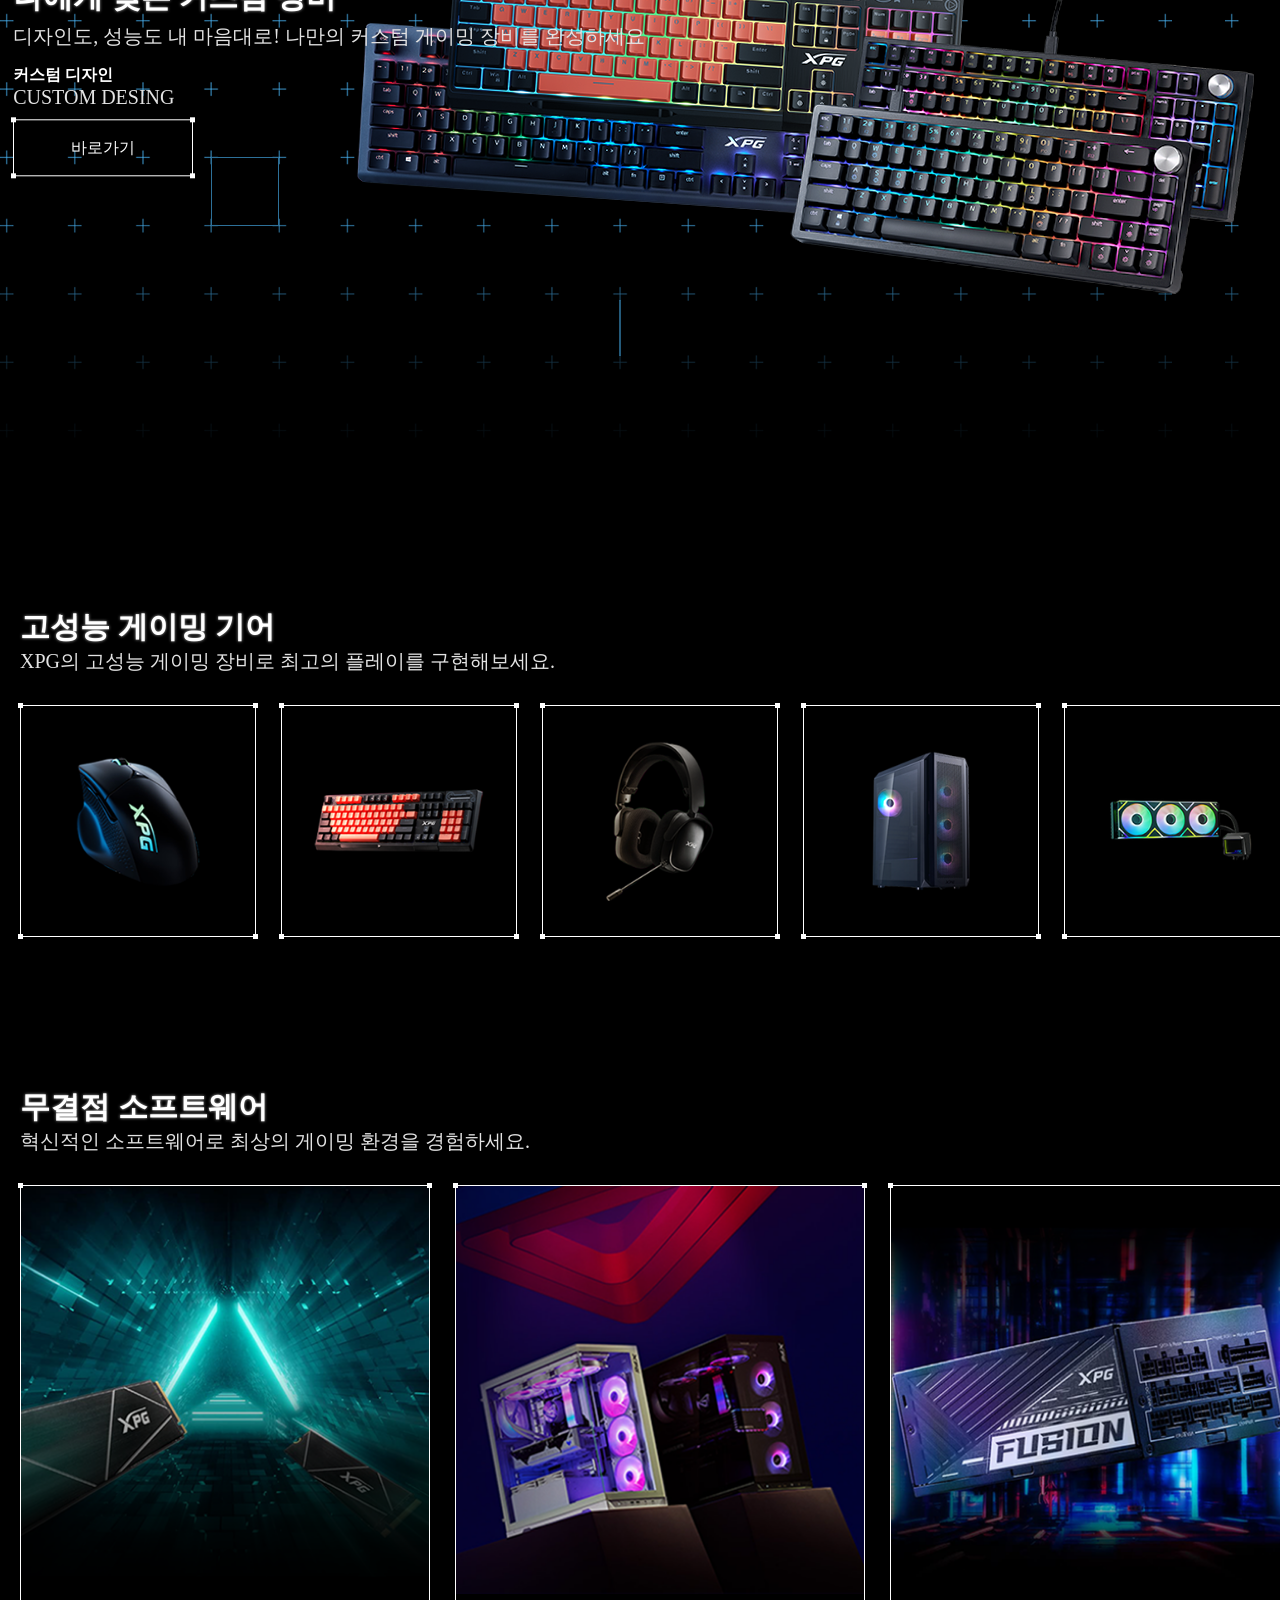
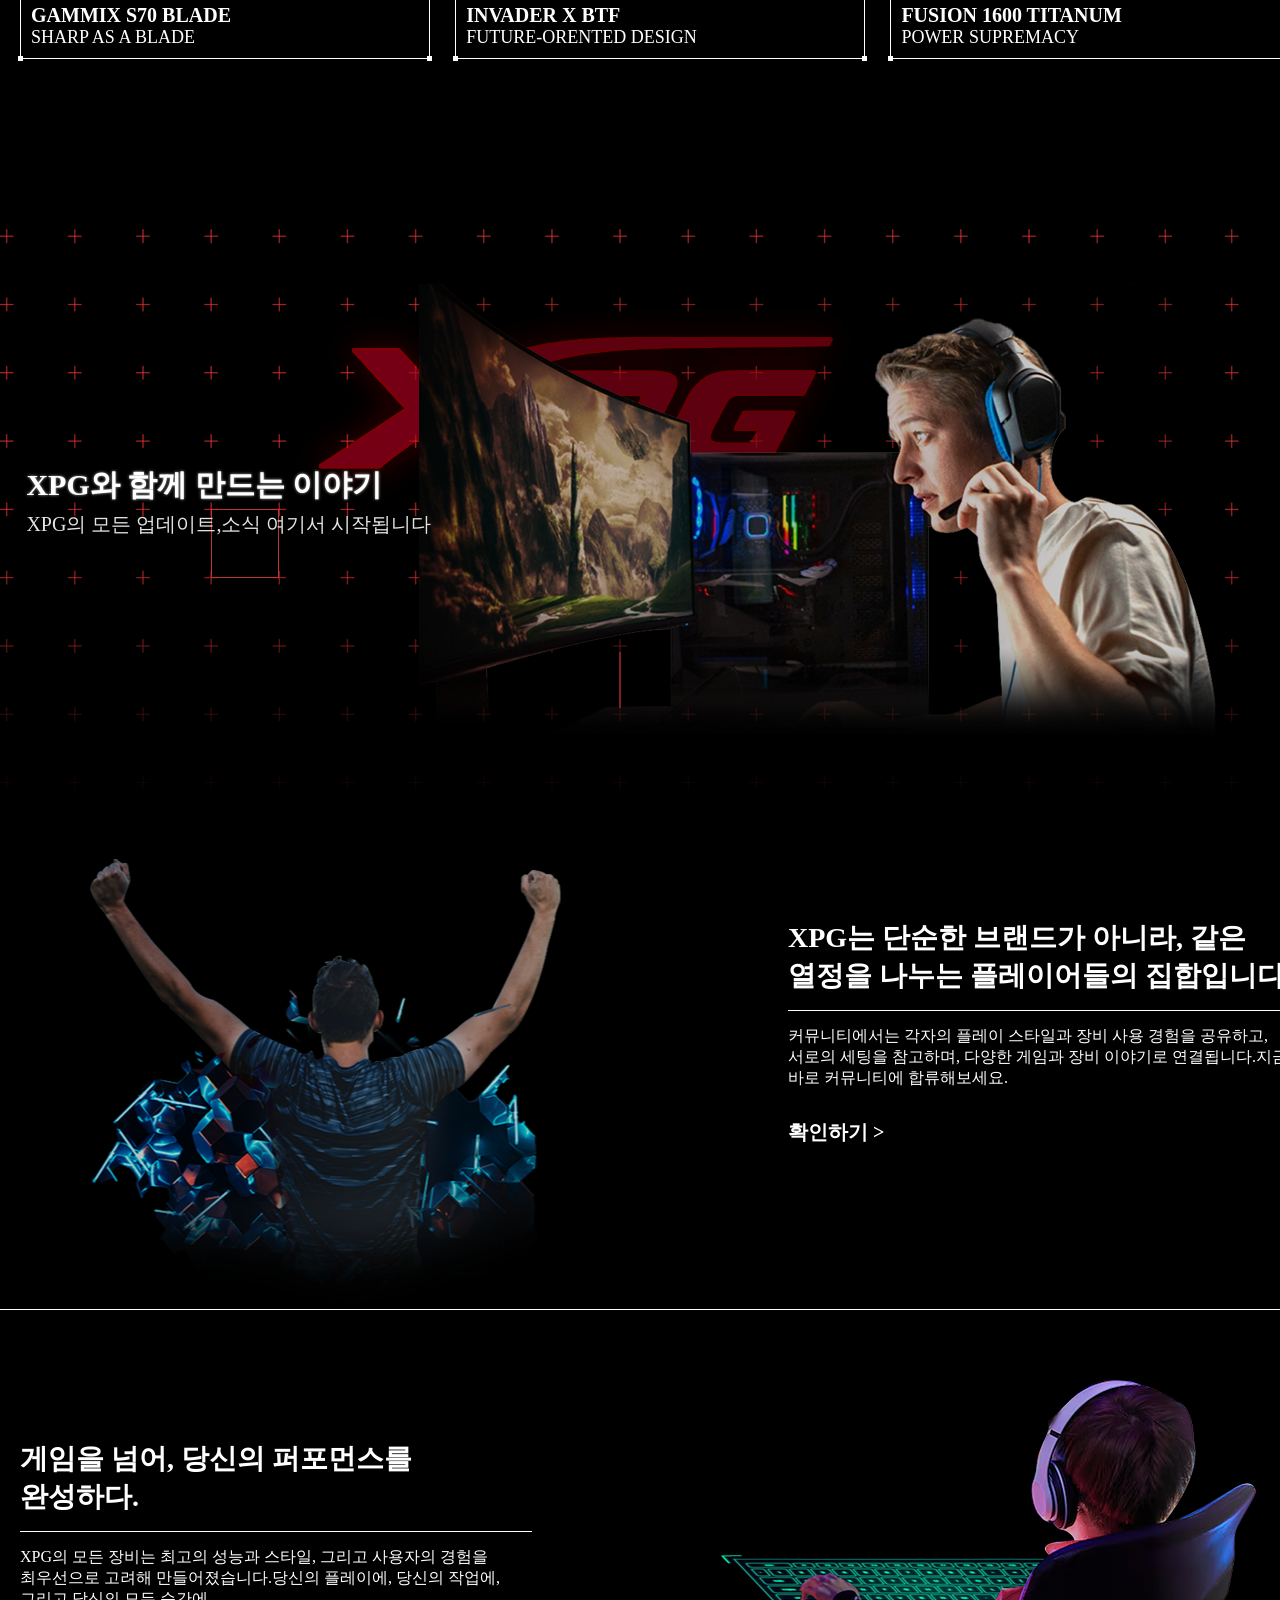
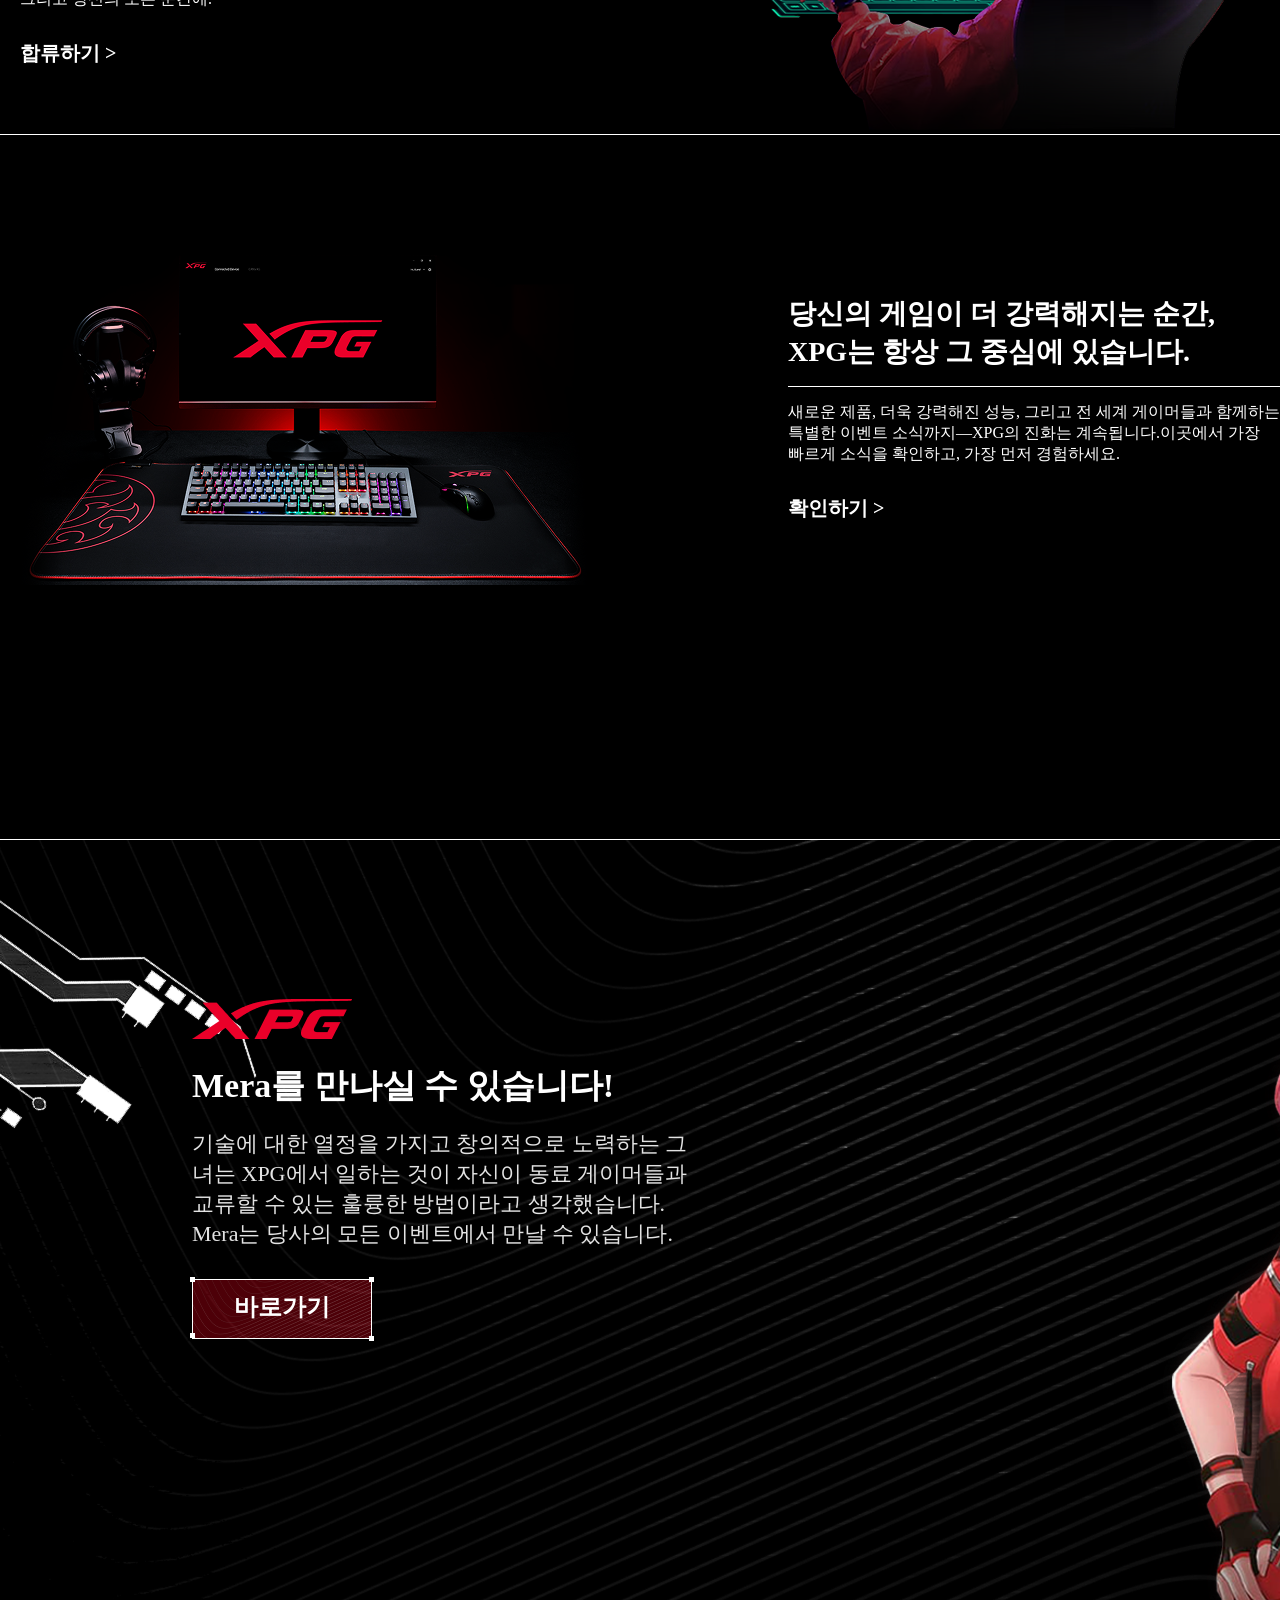
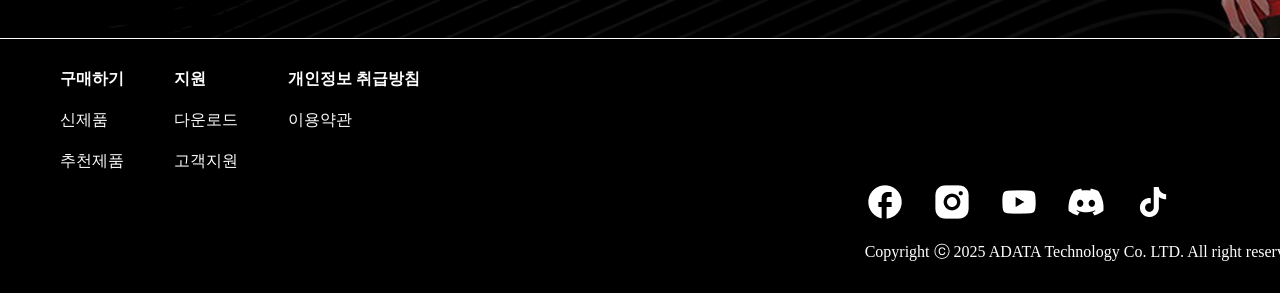
==== commit 765df3e4: "Update index.html" ====
--- a/index.html
+++ b/index.html
@@ -53,7 +53,7 @@
                     </li>
 
                     <li>
-                        <a href="#">고객지원</a>
+                        <a href="content/user.html">고객지원</a>
 
                         <ul class="lnb">
                             <li><a href="#">문의하기</a></li>
